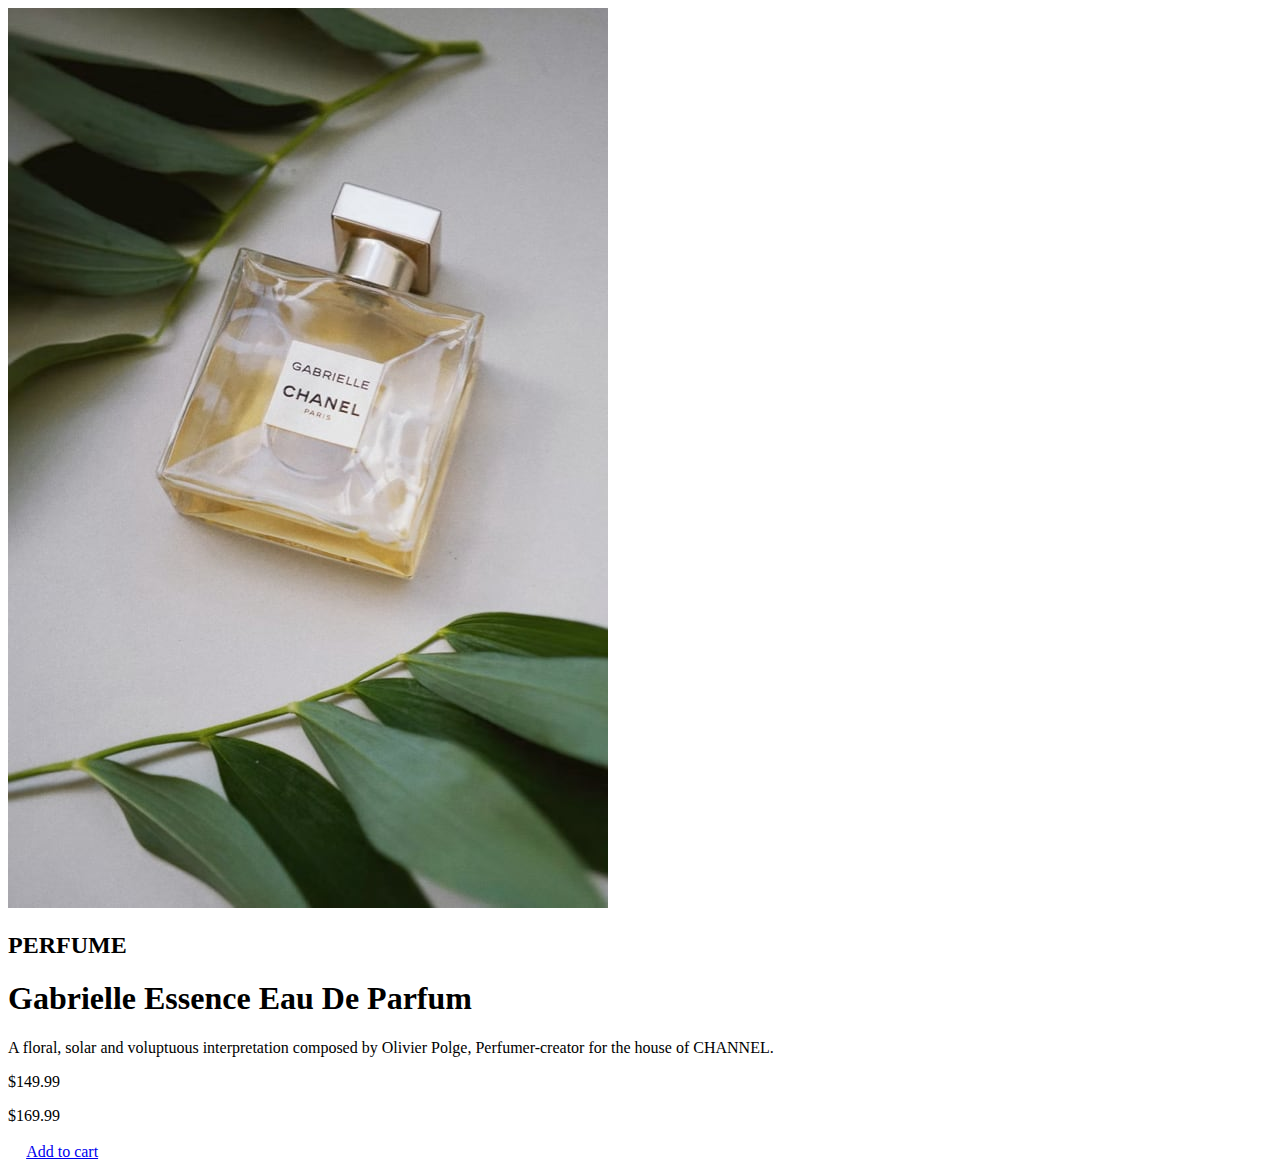
==== Challenge1.html @ ad454688 "Add files via upload" ====
<!DOCTYPE html>
<html="en">
    <head>
        <meta charset="UTF-8">
        <link rel="stylesheet" href="Style.CSS">
        <title>Challenge_1</title>
        <link rel="icon" href="images/favicon-32x32.png">
    </head>

    <body>
        <header>
            <div id="Main">
                <div id="Image">
                    <img src="images/image-product-desktop.jpg" alt="Perfume">
                </div>
                <div>
                    <H2>PERFUME</H2>
                    <H1>Gabrielle Essence Eau De Parfum</H1>
                    <p id="Explanation">A floral, solar and voluptuous interpretation composed by Olivier Polge, Perfumer-creator for the house of CHANNEL.</p>
                    <p id="price">$149.99</p>
                    <p id="reduction">$169.99</p> 
                    <div id='box'>
                        <img src="images/icon-cart.svg" id='cart'>
                        <a href='https://www.w3schools.com' id="link">Add to cart</a>
                    </div>
                </div>
                  
                          
            </div>
        </header>
    </body>
</html>
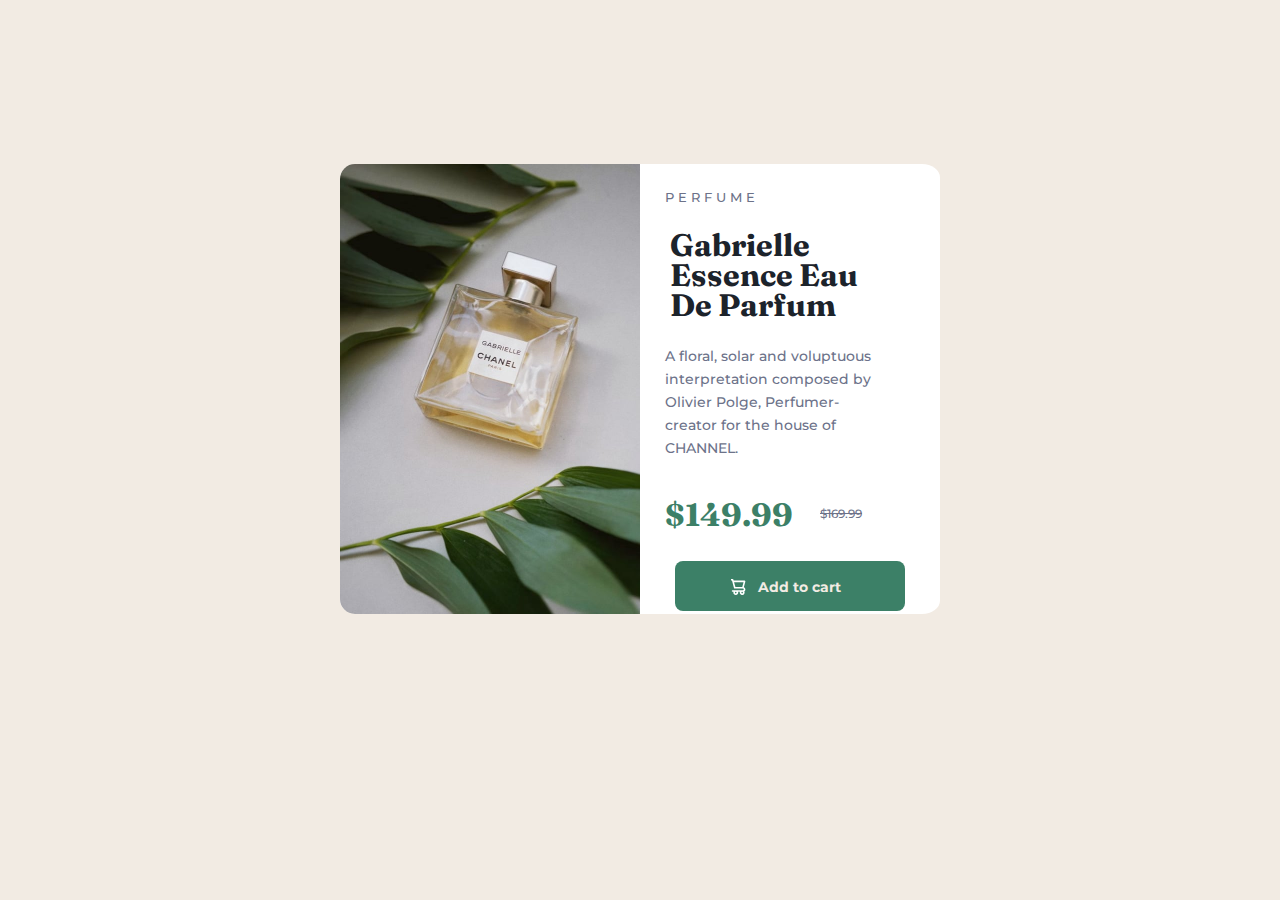
==== commit c4804341: "Update Challenge1.html" ====
--- a/Challenge1.html
+++ b/Challenge1.html
@@ -2,7 +2,7 @@
 <html="en">
     <head>
         <meta charset="UTF-8">
-        <link rel="stylesheet" href="Style.CSS">
+        <link rel="stylesheet" type="text/css" href="https://exileurt.github.io/Style.css">
         <title>Challenge_1</title>
         <link rel="icon" href="images/favicon-32x32.png">
     </head>
@@ -10,9 +10,11 @@
     <body>
         <header>
             <div id="Main">
-                <div id="Image">
-                    <img src="images/image-product-desktop.jpg" alt="Perfume">
-                </div>
+                <Picture id="Image">
+                        <source srcset="images/image-product-mobile.jpg" media="(max-width: 375px)">
+                        <source srcset="images/image-product-desktop.jpg" media="(max-width: 1440px)">
+                        <img src="images/image-product-desktop.jpg" alt="perfume">
+                </Picture>
                 <div>
                     <H2>PERFUME</H2>
                     <H1>Gabrielle Essence Eau De Parfum</H1>
@@ -29,4 +31,4 @@
             </div>
         </header>
     </body>
-</html>+</html>
